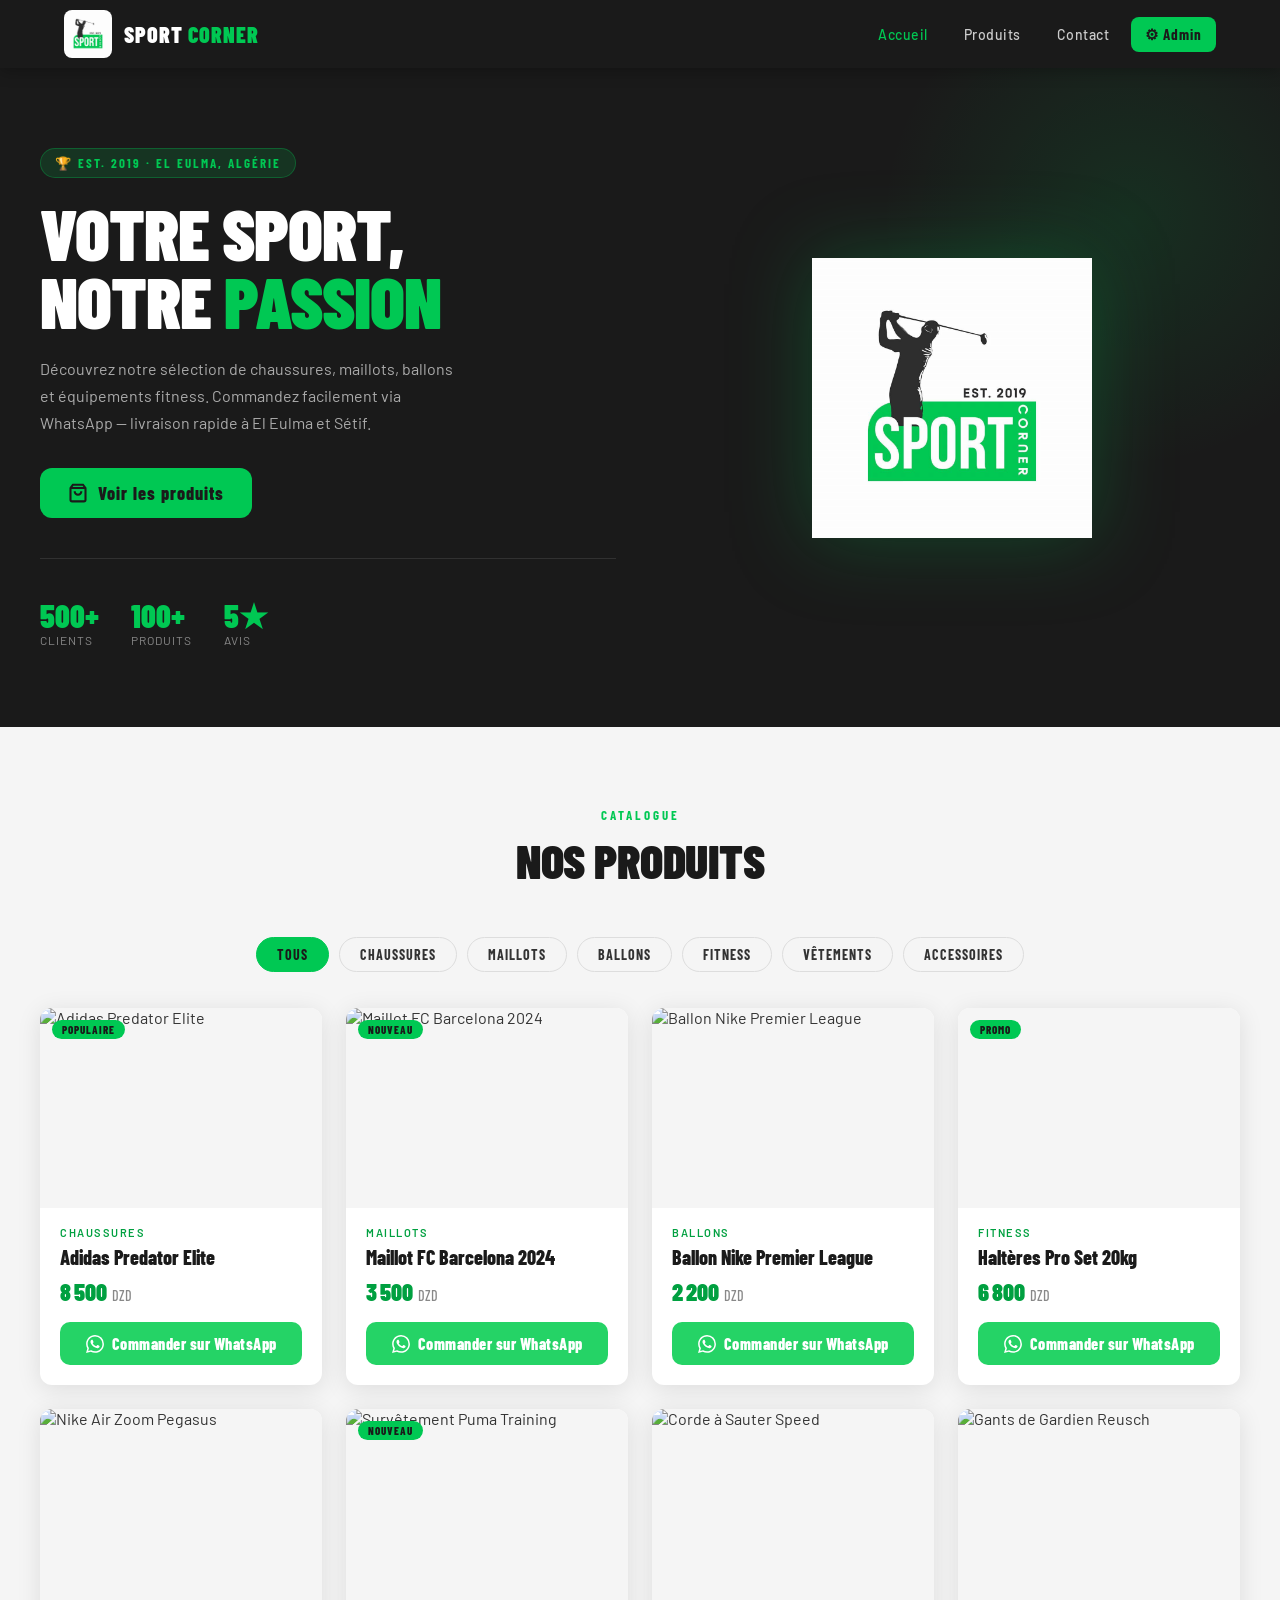
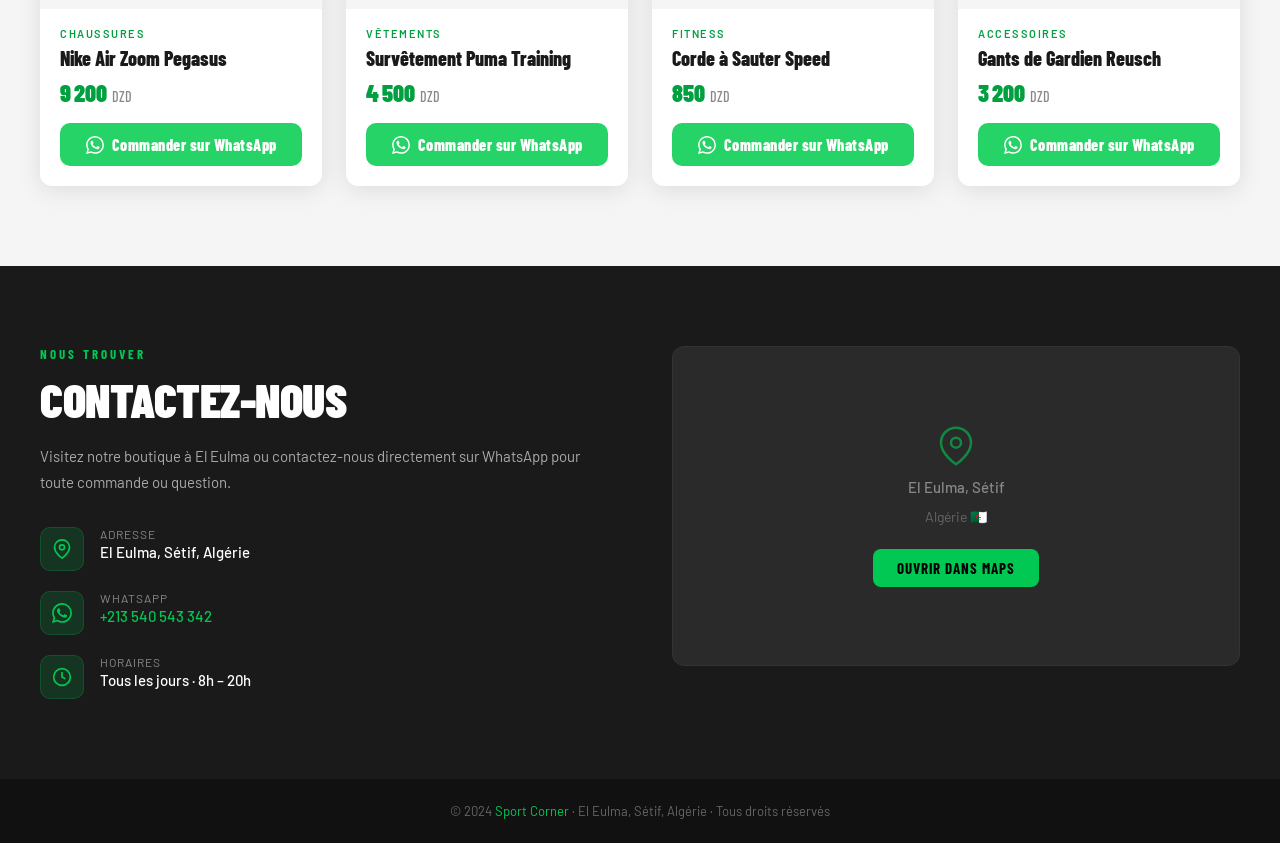
==== index.html @ f3052cc1 "Add files via upload" ====
<!DOCTYPE html>
<html lang="fr">
<head>
  <meta charset="UTF-8">
  <meta name="viewport" content="width=device-width, initial-scale=1.0">
  <title>Sport Corner – El Eulma, Sétif</title>
  <meta name="description" content="Sport Corner – Votre boutique de sport à El Eulma, Sétif, Algérie. Chaussures, maillots, ballons et équipements fitness.">
  <link rel="stylesheet" href="style.css">
</head>
<body>

<!-- HEADER -->
<header>
  <div class="header-inner">
    <a href="#home" class="logo">
      <img src="logo.JPG" alt="Sport Corner Logo">
      <div class="logo-text">SPORT <span>CORNER</span></div>
    </a>

    <div class="hamburger" id="hamburger" aria-label="Menu">
      <span></span><span></span><span></span>
    </div>

    <nav id="main-nav">
      <a href="#home" class="active">Accueil</a>
      <a href="#products">Produits</a>
      <a href="#contact">Contact</a>
      <a href="admin.html" class="nav-admin">⚙ Admin</a>
    </nav>
  </div>
</header>

<!-- HERO -->
<section id="home">
  <div class="hero-inner">
    <div class="hero-content">
      <div class="hero-badge">🏆 Est. 2019 · El Eulma, Algérie</div>
      <h1 class="hero-title">
        VOTRE SPORT,<br>
        NOTRE <span>PASSION</span>
      </h1>
      <p class="hero-desc">
        Découvrez notre sélection de chaussures, maillots, ballons et équipements fitness.
        Commandez facilement via WhatsApp — livraison rapide à El Eulma et Sétif.
      </p>
      <a href="#products" class="hero-cta">
        <svg width="20" height="20" viewBox="0 0 24 24" fill="none" stroke="currentColor" stroke-width="2.5"><path d="M6 2L3 6v14a2 2 0 002 2h14a2 2 0 002-2V6l-3-4z"/><line x1="3" y1="6" x2="21" y2="6"/><path d="M16 10a4 4 0 01-8 0"/></svg>
        Voir les produits
      </a>
      <div class="hero-stats">
        <div class="stat-item">
          <div class="stat-num">500+</div>
          <div class="stat-label">Clients</div>
        </div>
        <div class="stat-item">
          <div class="stat-num">100+</div>
          <div class="stat-label">Produits</div>
        </div>
        <div class="stat-item">
          <div class="stat-num">5★</div>
          <div class="stat-label">Avis</div>
        </div>
      </div>
    </div>

    <div class="hero-img-side">
      <img src="logo.JPG" alt="Sport Corner" class="hero-logo-big">
    </div>
  </div>
</section>

<!-- PRODUCTS -->
<section id="products">
  <div class="products-inner">
    <div class="section-header">
      <div class="section-label">Catalogue</div>
      <h2 class="section-title">NOS PRODUITS</h2>
    </div>

    <div class="categories-bar" id="categories-bar"></div>

    <div class="products-grid" id="products-grid">
      <div class="no-products">Chargement des produits…</div>
    </div>
  </div>
</section>

<!-- CONTACT -->
<section id="contact">
  <div class="contact-inner">
    <div class="contact-info">
      <div class="section-label">Nous trouver</div>
      <h2 class="section-title">CONTACTEZ-NOUS</h2>
      <p class="contact-desc">
        Visitez notre boutique à El Eulma ou contactez-nous directement sur WhatsApp pour toute commande ou question.
      </p>

      <div class="contact-items">
        <div class="contact-item">
          <div class="contact-icon">
            <svg viewBox="0 0 24 24" fill="none" stroke="currentColor" stroke-width="2"><path d="M21 10c0 7-9 13-9 13s-9-6-9-13a9 9 0 0118 0z"/><circle cx="12" cy="10" r="3"/></svg>
          </div>
          <div>
            <div class="contact-item-label">Adresse</div>
            <div class="contact-item-val">El Eulma, Sétif, Algérie</div>
          </div>
        </div>

        <div class="contact-item">
          <div class="contact-icon">
            <svg viewBox="0 0 24 24" fill="currentColor"><path d="M17.472 14.382c-.297-.149-1.758-.867-2.03-.967-.273-.099-.471-.148-.67.15-.197.297-.767.966-.94 1.164-.173.199-.347.223-.644.075-.297-.15-1.255-.463-2.39-1.475-.883-.788-1.48-1.761-1.653-2.059-.173-.297-.018-.458.13-.606.134-.133.298-.347.446-.52.149-.174.198-.298.298-.497.099-.198.05-.371-.025-.52-.075-.149-.669-1.612-.916-2.207-.242-.579-.487-.5-.669-.51-.173-.008-.371-.01-.57-.01-.198 0-.52.074-.792.372-.272.297-1.04 1.016-1.04 2.479 0 1.462 1.065 2.875 1.213 3.074.149.198 2.096 3.2 5.077 4.487.709.306 1.262.489 1.694.625.712.227 1.36.195 1.871.118.571-.085 1.758-.719 2.006-1.413.248-.694.248-1.289.173-1.413-.074-.124-.272-.198-.57-.347m-5.421 7.403h-.004a9.87 9.87 0 01-5.031-1.378l-.361-.214-3.741.982.998-3.648-.235-.374a9.86 9.86 0 01-1.51-5.26c.001-5.45 4.436-9.884 9.888-9.884 2.64 0 5.122 1.03 6.988 2.898a9.825 9.825 0 012.893 6.994c-.003 5.45-4.437 9.884-9.885 9.884m8.413-18.297A11.815 11.815 0 0012.05 0C5.495 0 .16 5.335.157 11.892c0 2.096.547 4.142 1.588 5.945L.057 24l6.305-1.654a11.882 11.882 0 005.683 1.448h.005c6.554 0 11.89-5.335 11.893-11.893a11.821 11.821 0 00-3.48-8.413Z"/></svg>
          </div>
          <div>
            <div class="contact-item-label">WhatsApp</div>
            <div class="contact-item-val">
              <a href="https://wa.me/213540543342" target="_blank" style="color:var(--green);text-decoration:none;">+213 540 543 342</a>
            </div>
          </div>
        </div>

        <div class="contact-item">
          <div class="contact-icon">
            <svg viewBox="0 0 24 24" fill="none" stroke="currentColor" stroke-width="2"><circle cx="12" cy="12" r="10"/><polyline points="12 6 12 12 16 14"/></svg>
          </div>
          <div>
            <div class="contact-item-label">Horaires</div>
            <div class="contact-item-val">Tous les jours · 8h – 20h</div>
          </div>
        </div>
      </div>
    </div>

    <div class="map-placeholder">
      <svg viewBox="0 0 24 24" fill="none" stroke="currentColor" stroke-width="1.5"><path d="M21 10c0 7-9 13-9 13s-9-6-9-13a9 9 0 0118 0z"/><circle cx="12" cy="10" r="3"/></svg>
      <div style="color:#888;font-size:15px;font-weight:500;">El Eulma, Sétif</div>
      <div>Algérie 🇩🇿</div>
      <a href="https://www.google.com/maps/search/El+Eulma+Sétif+Algérie" target="_blank"
         style="margin-top:12px;background:var(--green);color:#000;padding:10px 24px;border-radius:8px;text-decoration:none;font-family:'Barlow Condensed',sans-serif;font-weight:700;font-size:15px;letter-spacing:1px;">
        OUVRIR DANS MAPS
      </a>
    </div>
  </div>
</section>

<!-- FOOTER -->
<footer>
  <p>© 2024 <span>Sport Corner</span> · El Eulma, Sétif, Algérie · Tous droits réservés</p>
</footer>

<script src="script.js"></script>
</body>
</html>
---- style.css ----
@import url('https://fonts.googleapis.com/css2?family=Barlow+Condensed:wght@400;600;700;800;900&family=Barlow:wght@400;500;600&display=swap');

:root {
  --green: #00C853;
  --green-dark: #00A040;
  --green-light: #69F0AE;
  --black: #1A1A1A;
  --dark: #242424;
  --gray: #f5f5f5;
  --text: #333;
  --white: #fff;
  --shadow: 0 4px 24px rgba(0,0,0,0.10);
  --radius: 12px;
}

*, *::before, *::after { box-sizing: border-box; margin: 0; padding: 0; }

body {
  font-family: 'Barlow', sans-serif;
  color: var(--text);
  background: var(--white);
  overflow-x: hidden;
}

/* ---- HEADER ---- */
header {
  background: var(--black);
  position: sticky;
  top: 0;
  z-index: 100;
  box-shadow: 0 2px 16px rgba(0,0,0,0.3);
}

.header-inner {
  max-width: 1200px;
  margin: 0 auto;
  padding: 0 24px;
  display: flex;
  align-items: center;
  justify-content: space-between;
  height: 68px;
}

.logo {
  display: flex;
  align-items: center;
  gap: 12px;
  text-decoration: none;
}

.logo img {
  height: 48px;
  width: 48px;
  object-fit: contain;
  border-radius: 8px;
}

.logo-text {
  font-family: 'Barlow Condensed', sans-serif;
  font-weight: 900;
  font-size: 22px;
  color: var(--white);
  letter-spacing: 1px;
  line-height: 1;
}

.logo-text span { color: var(--green); }

nav { display: flex; gap: 8px; align-items: center; }

nav a {
  color: #ccc;
  text-decoration: none;
  font-size: 14px;
  font-weight: 500;
  padding: 8px 14px;
  border-radius: 8px;
  transition: all 0.2s;
  letter-spacing: 0.5px;
}

nav a:hover { color: var(--white); background: rgba(255,255,255,0.08); }
nav a.active { color: var(--green); }

.nav-admin {
  background: var(--green) !important;
  color: var(--black) !important;
  font-weight: 700;
  font-family: 'Barlow Condensed', sans-serif;
  font-size: 15px;
  letter-spacing: 1px;
}

.nav-admin:hover { background: var(--green-dark) !important; }

.hamburger { display: none; flex-direction: column; gap: 5px; cursor: pointer; padding: 4px; }
.hamburger span { width: 24px; height: 2px; background: var(--white); border-radius: 2px; transition: 0.3s; }

/* ---- HERO ---- */
#home {
  background: var(--black);
  color: var(--white);
  padding: 80px 24px 80px;
  position: relative;
  overflow: hidden;
}

#home::before {
  content: '';
  position: absolute;
  right: -100px;
  top: -100px;
  width: 500px;
  height: 500px;
  background: radial-gradient(circle, rgba(0,200,83,0.12) 0%, transparent 70%);
  pointer-events: none;
}

.hero-inner {
  max-width: 1200px;
  margin: 0 auto;
  display: grid;
  grid-template-columns: 1fr 1fr;
  gap: 48px;
  align-items: center;
}

.hero-badge {
  display: inline-block;
  background: rgba(0,200,83,0.15);
  color: var(--green);
  font-family: 'Barlow Condensed', sans-serif;
  font-size: 13px;
  font-weight: 700;
  letter-spacing: 2px;
  padding: 6px 14px;
  border-radius: 20px;
  border: 1px solid rgba(0,200,83,0.3);
  margin-bottom: 20px;
  text-transform: uppercase;
}

.hero-title {
  font-family: 'Barlow Condensed', sans-serif;
  font-size: clamp(44px, 6vw, 72px);
  font-weight: 900;
  line-height: 0.95;
  letter-spacing: -1px;
  margin-bottom: 20px;
}

.hero-title span { color: var(--green); }

.hero-desc {
  font-size: 16px;
  color: #aaa;
  line-height: 1.7;
  max-width: 420px;
  margin-bottom: 32px;
}

.hero-cta {
  display: inline-flex;
  align-items: center;
  gap: 10px;
  background: var(--green);
  color: var(--black);
  font-family: 'Barlow Condensed', sans-serif;
  font-size: 18px;
  font-weight: 800;
  letter-spacing: 1px;
  padding: 14px 28px;
  border-radius: var(--radius);
  text-decoration: none;
  transition: all 0.2s;
}

.hero-cta:hover { background: var(--green-light); transform: translateY(-2px); }

.hero-stats {
  display: flex;
  gap: 32px;
  margin-top: 40px;
  padding-top: 40px;
  border-top: 1px solid rgba(255,255,255,0.1);
}

.stat-item { }
.stat-num {
  font-family: 'Barlow Condensed', sans-serif;
  font-size: 32px;
  font-weight: 900;
  color: var(--green);
  line-height: 1;
}
.stat-label { font-size: 12px; color: #888; margin-top: 2px; text-transform: uppercase; letter-spacing: 1px; }

.hero-img-side {
  display: flex;
  justify-content: center;
  align-items: center;
}

.hero-logo-big {
  width: 280px;
  height: 280px;
  object-fit: contain;
  filter: drop-shadow(0 0 40px rgba(0,200,83,0.25));
  animation: float 4s ease-in-out infinite;
}

@keyframes float {
  0%, 100% { transform: translateY(0); }
  50% { transform: translateY(-12px); }
}

/* ---- SECTIONS ---- */
.section-header {
  text-align: center;
  margin-bottom: 48px;
}

.section-label {
  font-family: 'Barlow Condensed', sans-serif;
  font-size: 13px;
  font-weight: 700;
  letter-spacing: 3px;
  color: var(--green);
  text-transform: uppercase;
  margin-bottom: 8px;
}

.section-title {
  font-family: 'Barlow Condensed', sans-serif;
  font-size: clamp(32px, 4vw, 48px);
  font-weight: 900;
  color: var(--black);
  letter-spacing: -0.5px;
}

/* ---- CATEGORIES ---- */
.categories-bar {
  display: flex;
  gap: 10px;
  justify-content: center;
  flex-wrap: wrap;
  margin-bottom: 36px;
}

.cat-btn {
  font-family: 'Barlow Condensed', sans-serif;
  font-size: 14px;
  font-weight: 700;
  letter-spacing: 1px;
  padding: 8px 20px;
  border-radius: 40px;
  border: 1.5px solid #ddd;
  background: transparent;
  color: var(--text);
  cursor: pointer;
  transition: all 0.2s;
  text-transform: uppercase;
}

.cat-btn:hover, .cat-btn.active {
  background: var(--green);
  border-color: var(--green);
  color: var(--black);
}

/* ---- PRODUCTS ---- */
#products {
  padding: 80px 24px;
  background: var(--gray);
}

.products-inner { max-width: 1200px; margin: 0 auto; }

.products-grid {
  display: grid;
  grid-template-columns: repeat(auto-fill, minmax(260px, 1fr));
  gap: 24px;
}

.product-card {
  background: var(--white);
  border-radius: var(--radius);
  overflow: hidden;
  box-shadow: var(--shadow);
  transition: transform 0.25s, box-shadow 0.25s;
  display: flex;
  flex-direction: column;
}

.product-card:hover { transform: translateY(-6px); box-shadow: 0 12px 40px rgba(0,0,0,0.14); }

.product-img-wrap {
  position: relative;
  height: 200px;
  background: var(--gray);
  overflow: hidden;
}

.product-img-wrap img {
  width: 100%;
  height: 100%;
  object-fit: cover;
  transition: transform 0.35s;
}

.product-card:hover .product-img-wrap img { transform: scale(1.06); }

.product-badge {
  position: absolute;
  top: 12px;
  left: 12px;
  background: var(--green);
  color: var(--black);
  font-family: 'Barlow Condensed', sans-serif;
  font-size: 11px;
  font-weight: 800;
  letter-spacing: 1px;
  padding: 3px 10px;
  border-radius: 20px;
  text-transform: uppercase;
}

.product-body {
  padding: 18px 20px 20px;
  flex: 1;
  display: flex;
  flex-direction: column;
}

.product-category {
  font-size: 11px;
  font-weight: 600;
  color: var(--green-dark);
  text-transform: uppercase;
  letter-spacing: 1.5px;
  margin-bottom: 6px;
}

.product-name {
  font-family: 'Barlow Condensed', sans-serif;
  font-size: 20px;
  font-weight: 800;
  color: var(--black);
  margin-bottom: 8px;
  line-height: 1.2;
}

.product-price {
  font-family: 'Barlow Condensed', sans-serif;
  font-size: 24px;
  font-weight: 900;
  color: var(--green-dark);
  margin-bottom: 16px;
}

.product-price span { font-size: 14px; font-weight: 500; color: #888; }

.btn-whatsapp {
  display: flex;
  align-items: center;
  justify-content: center;
  gap: 8px;
  background: #25D366;
  color: var(--white);
  font-family: 'Barlow Condensed', sans-serif;
  font-size: 16px;
  font-weight: 800;
  letter-spacing: 0.5px;
  padding: 12px;
  border-radius: 10px;
  border: none;
  cursor: pointer;
  text-decoration: none;
  transition: background 0.2s, transform 0.15s;
  margin-top: auto;
}

.btn-whatsapp:hover { background: #128C7E; transform: scale(1.02); }

.btn-whatsapp svg { width: 18px; height: 18px; flex-shrink: 0; }

.no-products {
  text-align: center;
  padding: 60px;
  color: #aaa;
  grid-column: 1 / -1;
  font-size: 18px;
}

/* ---- CONTACT ---- */
#contact {
  padding: 80px 24px;
  background: var(--black);
  color: var(--white);
}

.contact-inner {
  max-width: 1200px;
  margin: 0 auto;
  display: grid;
  grid-template-columns: 1fr 1fr;
  gap: 64px;
  align-items: start;
}

.contact-info .section-title { color: var(--white); }

.contact-desc { color: #aaa; line-height: 1.7; margin: 16px 0 32px; font-size: 15px; }

.contact-items { display: flex; flex-direction: column; gap: 20px; }

.contact-item {
  display: flex;
  align-items: flex-start;
  gap: 16px;
}

.contact-icon {
  width: 44px;
  height: 44px;
  background: rgba(0,200,83,0.15);
  border-radius: 10px;
  display: flex;
  align-items: center;
  justify-content: center;
  flex-shrink: 0;
  border: 1px solid rgba(0,200,83,0.2);
}

.contact-icon svg { width: 20px; height: 20px; color: var(--green); }

.contact-item-label { font-size: 12px; color: #888; text-transform: uppercase; letter-spacing: 1px; margin-bottom: 2px; }
.contact-item-val { font-size: 15px; color: var(--white); font-weight: 500; }

.map-placeholder {
  background: #2a2a2a;
  border-radius: var(--radius);
  overflow: hidden;
  height: 320px;
  display: flex;
  align-items: center;
  justify-content: center;
  border: 1px solid #333;
  flex-direction: column;
  gap: 12px;
  color: #666;
  font-size: 14px;
  text-align: center;
}

.map-placeholder svg { width: 40px; height: 40px; color: var(--green); opacity: 0.6; }

/* ---- FOOTER ---- */
footer {
  background: #111;
  color: #666;
  text-align: center;
  padding: 24px;
  font-size: 13px;
}

footer span { color: var(--green); }

/* ---- MOBILE NAV ---- */
@media (max-width: 768px) {
  .hamburger { display: flex; }

  nav {
    display: none;
    position: fixed;
    top: 68px;
    left: 0;
    right: 0;
    background: var(--black);
    flex-direction: column;
    padding: 20px;
    gap: 4px;
    border-top: 1px solid #333;
    z-index: 99;
  }

  nav.open { display: flex; }
  nav a { font-size: 16px; padding: 12px 16px; }

  .hero-inner { grid-template-columns: 1fr; text-align: center; }
  .hero-img-side { order: -1; }
  .hero-logo-big { width: 180px; height: 180px; }
  .hero-desc { margin: 0 auto 32px; }
  .hero-stats { justify-content: center; }

  .contact-inner { grid-template-columns: 1fr; }
  .map-placeholder { height: 200px; }
}

@media (max-width: 480px) {
  .products-grid { grid-template-columns: 1fr; }
}
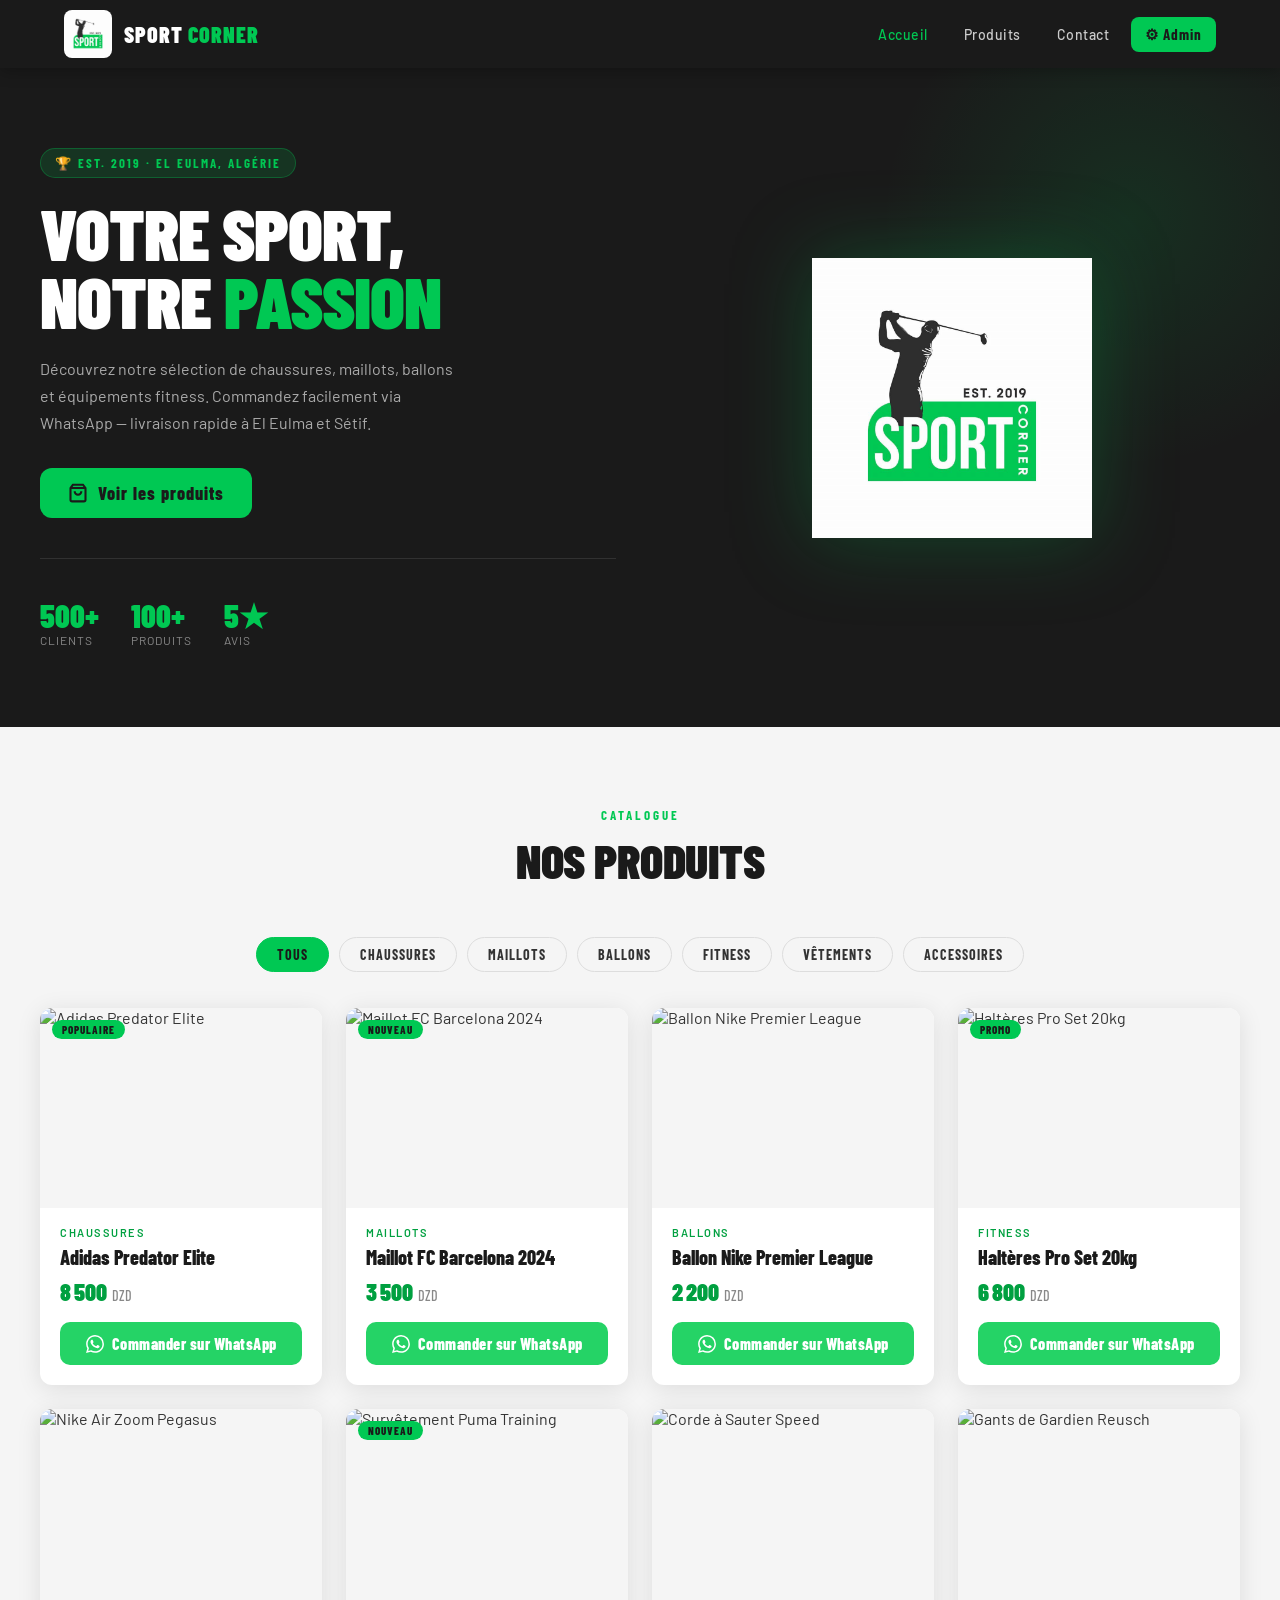
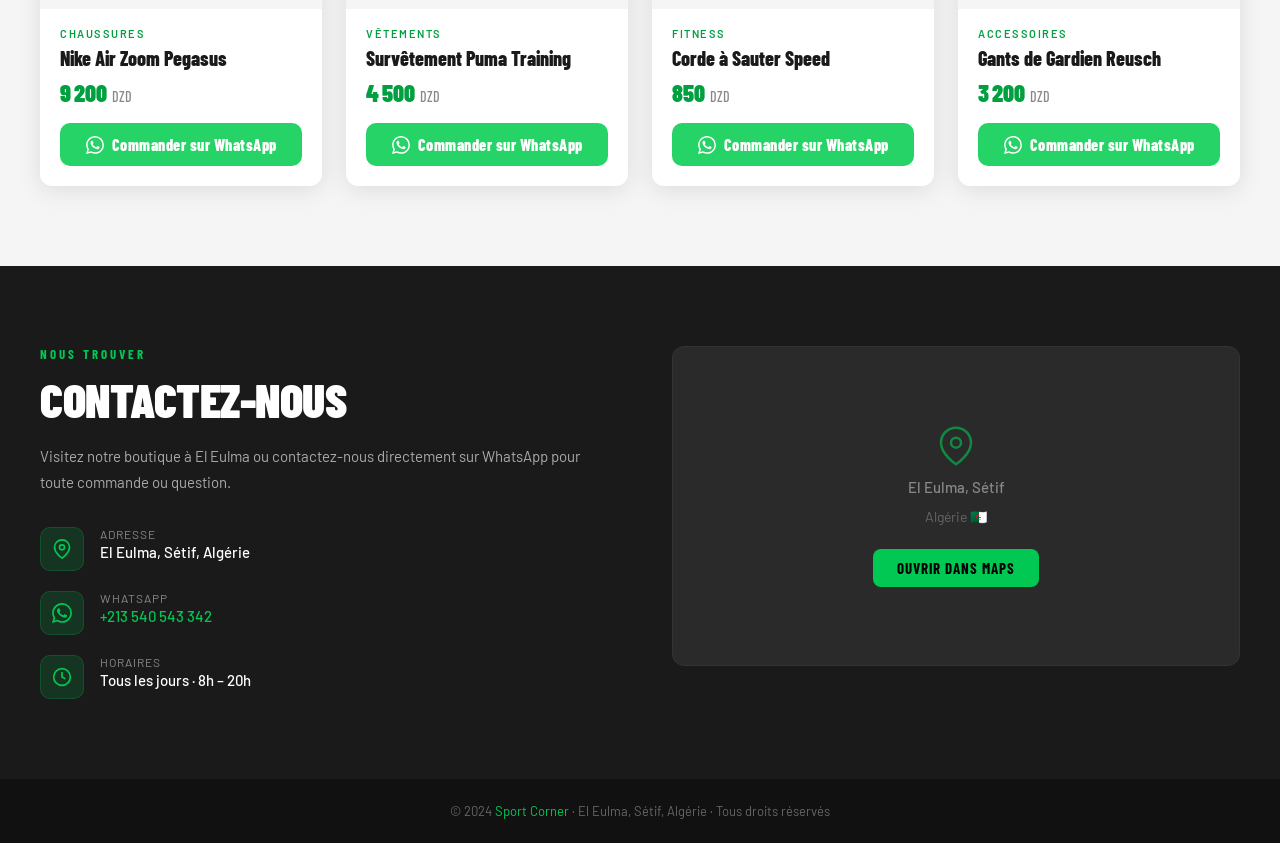
==== commit ae525e5c: "Update WhatsApp link to new phone number" ====
--- a/index.html
+++ b/index.html
@@ -113,7 +113,7 @@
           <div>
             <div class="contact-item-label">WhatsApp</div>
             <div class="contact-item-val">
-              <a href="https://wa.me/213540543342" target="_blank" style="color:var(--green);text-decoration:none;">+213 540 543 342</a>
+              <a href="https://wa.me/213778569600" target="_blank" style="color:var(--green);text-decoration:none;">+213 540 543 342</a>
             </div>
           </div>
         </div>
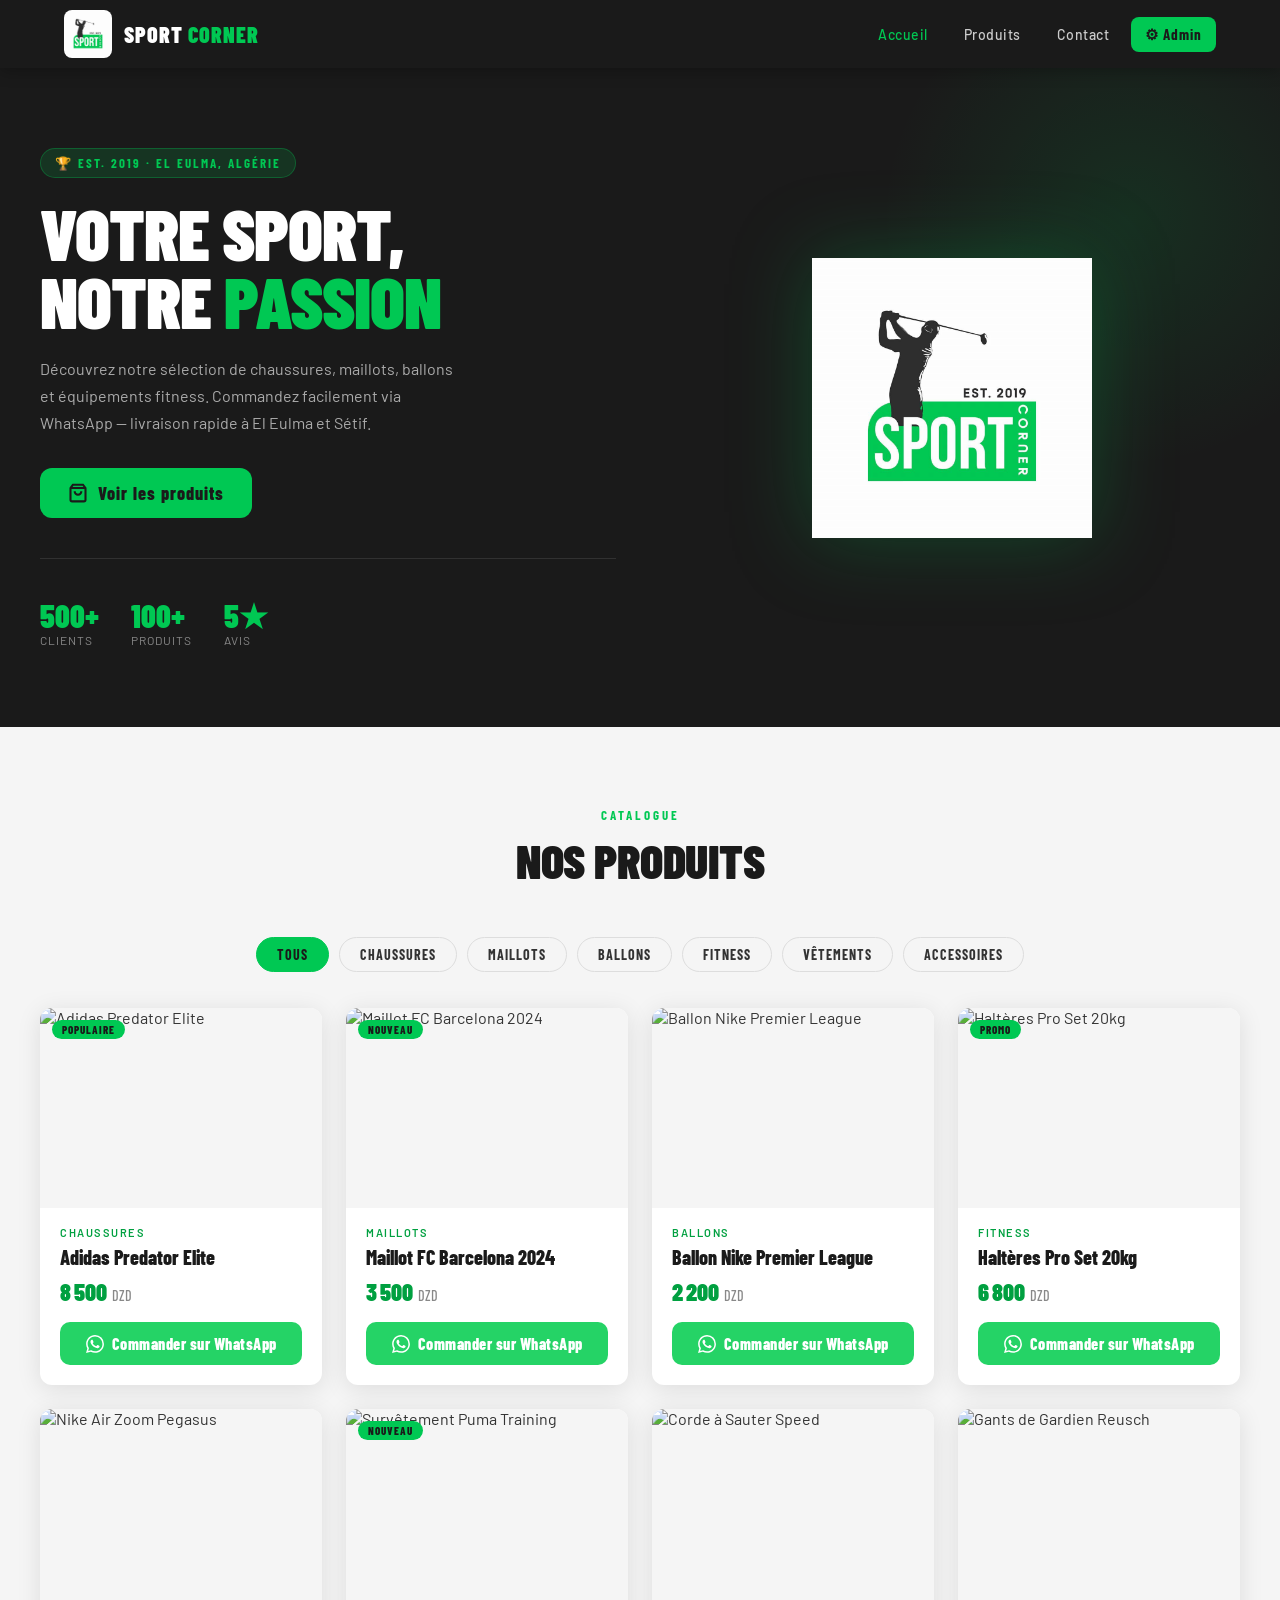
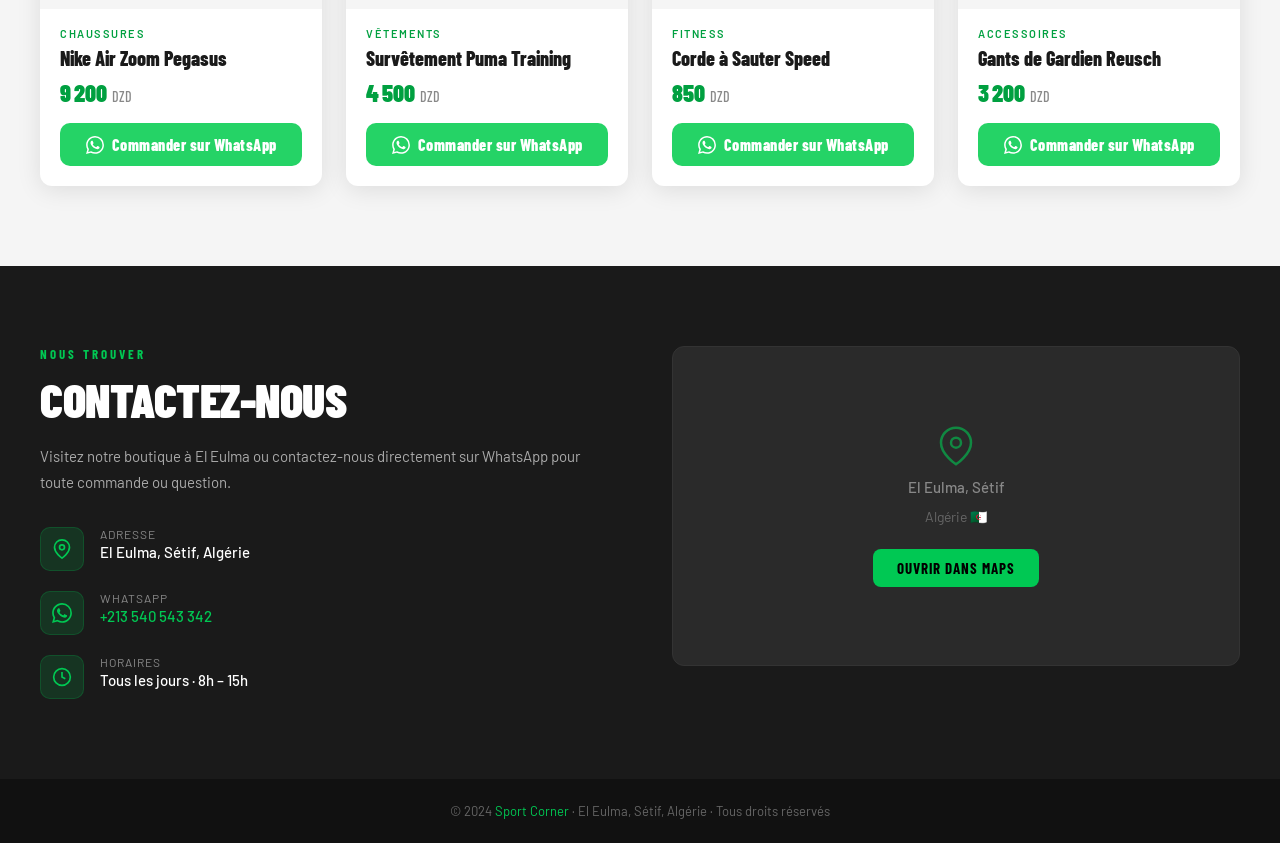
==== commit 36278fc6: "Update contact hours to 8h – 15h" ====
--- a/index.html
+++ b/index.html
@@ -124,7 +124,7 @@
           </div>
           <div>
             <div class="contact-item-label">Horaires</div>
-            <div class="contact-item-val">Tous les jours · 8h – 20h</div>
+            <div class="contact-item-val">Tous les jours · 8h – 15h</div>
           </div>
         </div>
       </div>
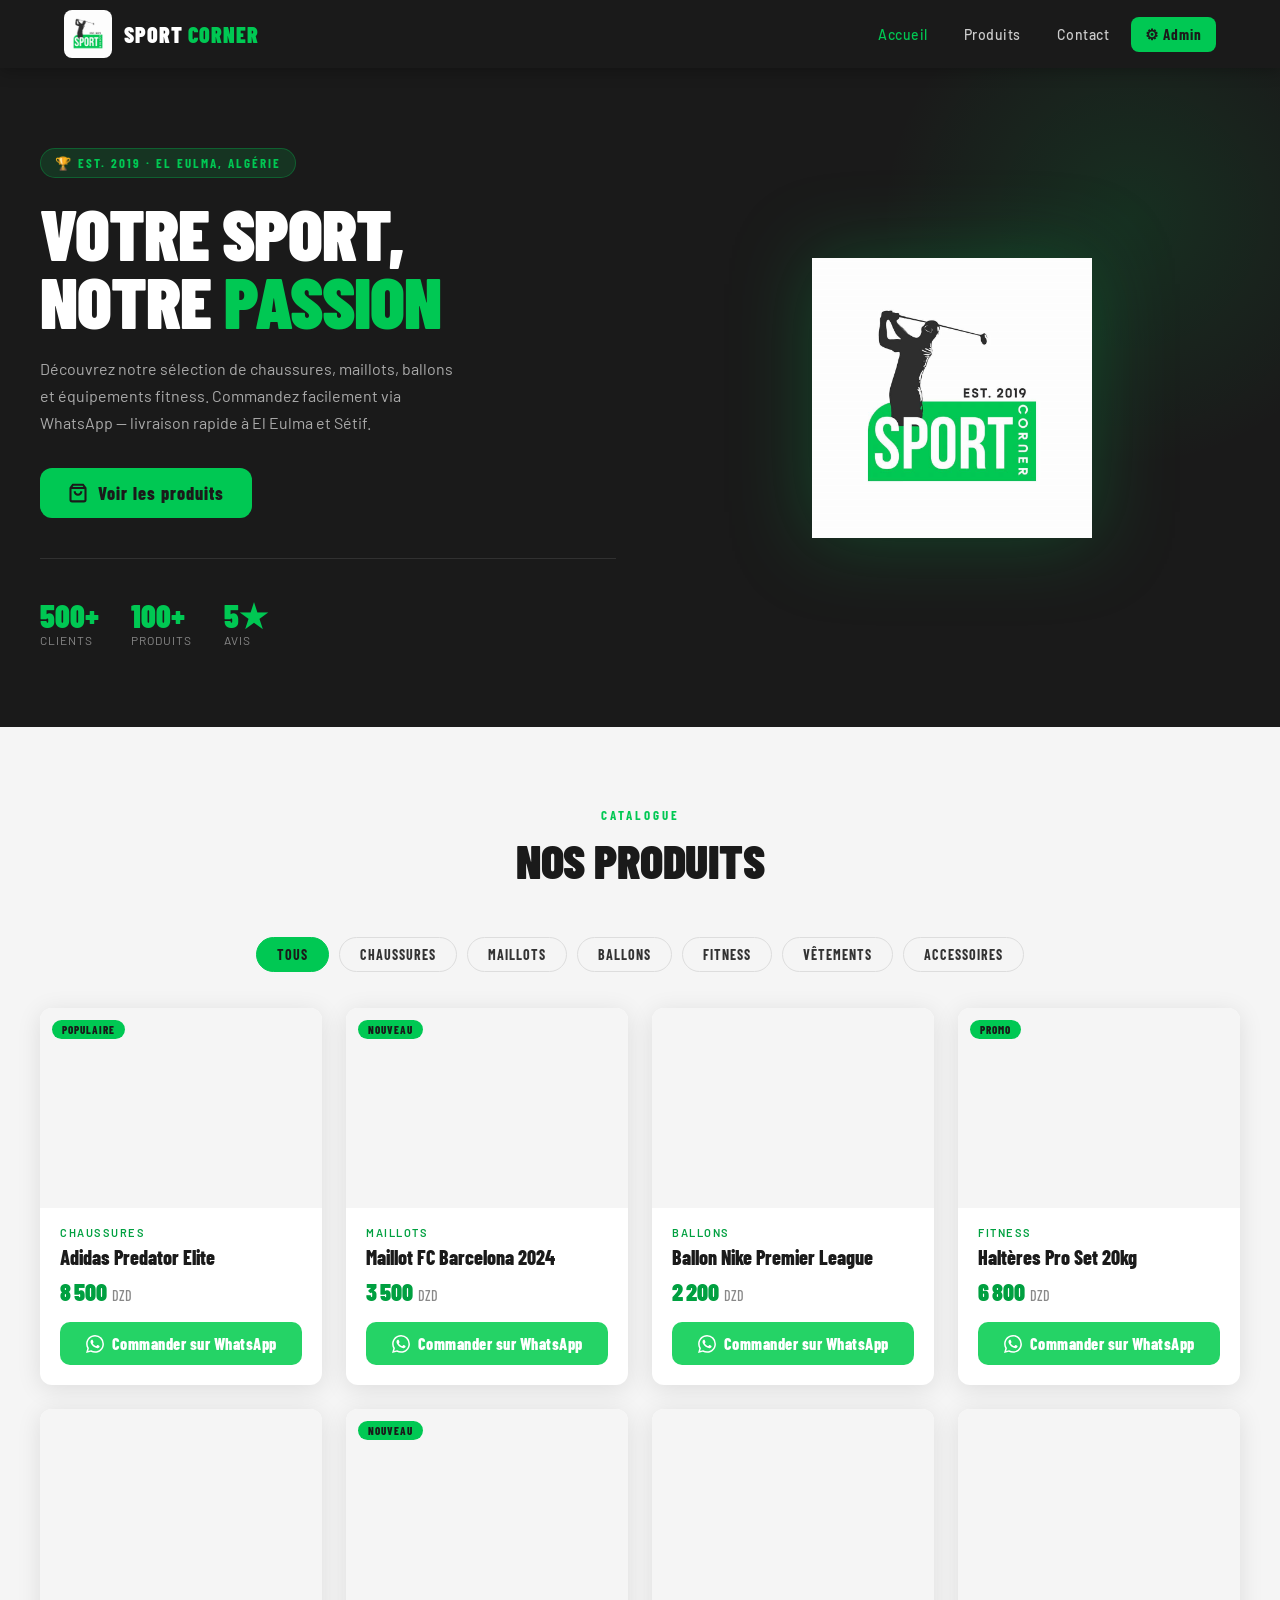
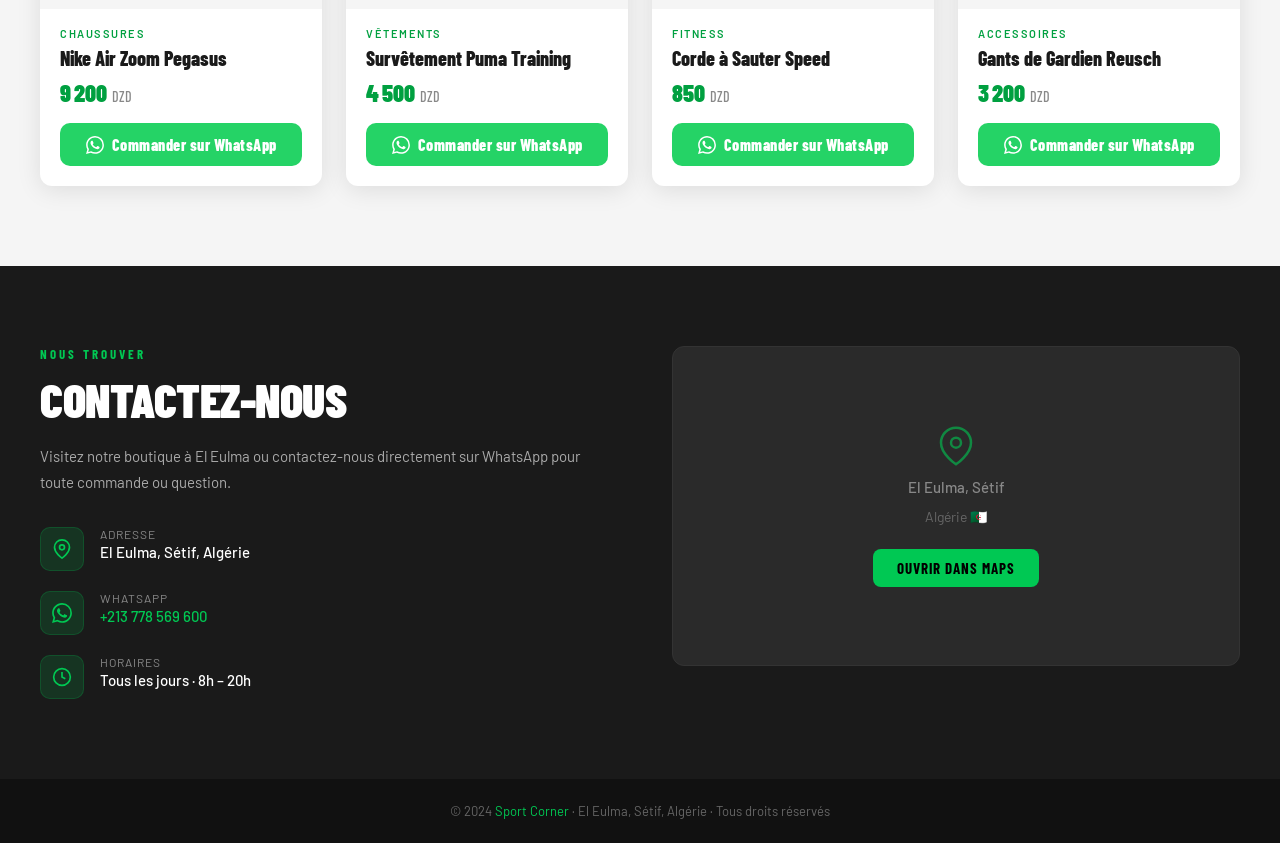
==== commit a050cb9f: "Update contact number and business hours in index.html Updated WhatsApp contact number and adjusted " ====
--- a/index.html
+++ b/index.html
@@ -113,7 +113,7 @@
           <div>
             <div class="contact-item-label">WhatsApp</div>
             <div class="contact-item-val">
-              <a href="https://wa.me/213778569600" target="_blank" style="color:var(--green);text-decoration:none;">+213 540 543 342</a>
+              <a href="https://wa.me/213778569600" target="_blank" style="color:var(--green);text-decoration:none;">+213 778 569 600</a>
             </div>
           </div>
         </div>
@@ -124,7 +124,7 @@
           </div>
           <div>
             <div class="contact-item-label">Horaires</div>
-            <div class="contact-item-val">Tous les jours · 8h – 15h</div>
+            <div class="contact-item-val">Tous les jours · 8h – 20h</div>
           </div>
         </div>
       </div>
